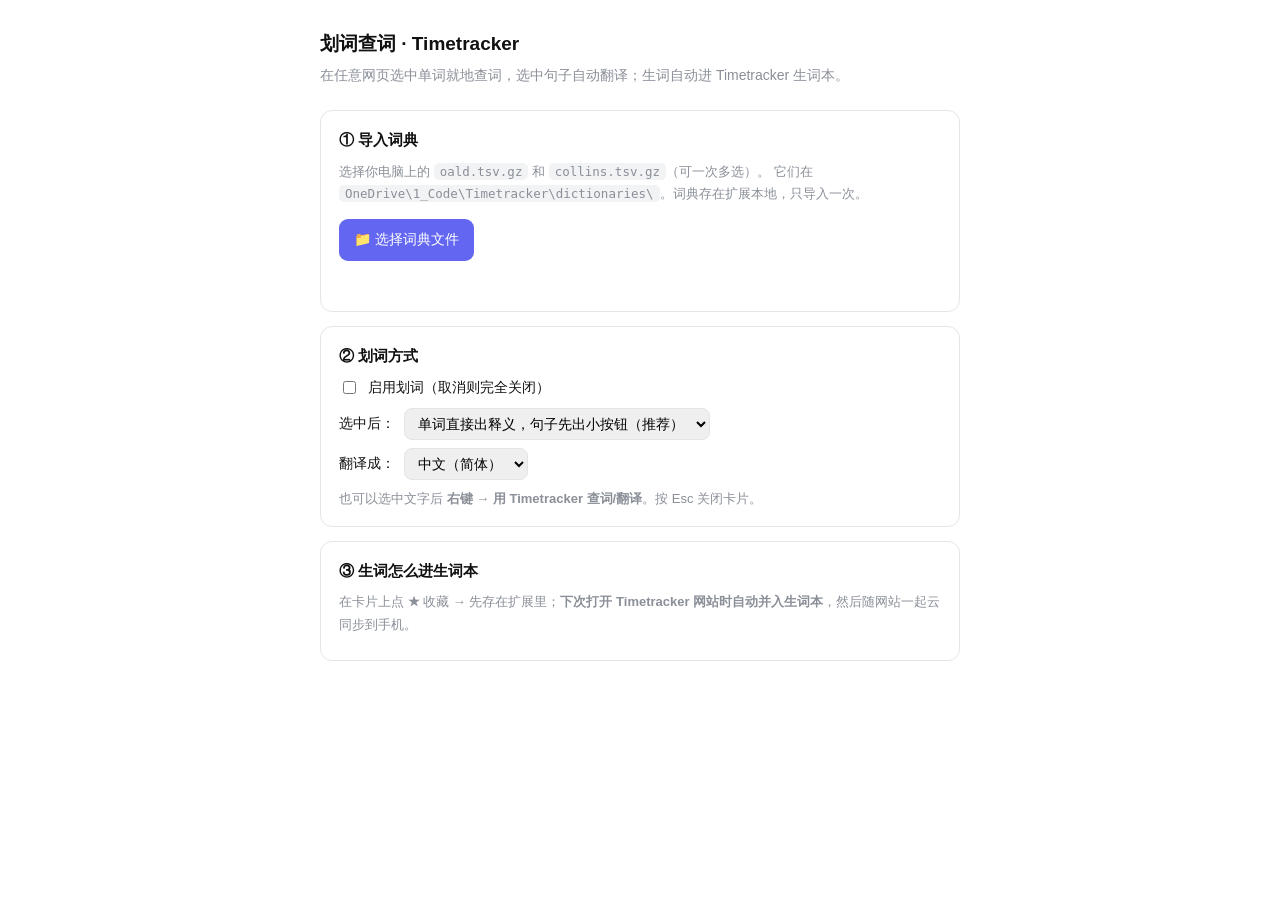
==== extension/options.html @ 5a4f3775 "Add browser extension: select-to-lookup card on any page, sentence translation, saved words merge in" ====
<!DOCTYPE html>
<html lang="zh">
<head>
<meta charset="utf-8">
<title>划词查词 · 设置</title>
<style>
  body{font:14px/1.7 -apple-system,BlinkMacSystemFont,"Segoe UI",Roboto,"PingFang SC","Microsoft YaHei",sans-serif;
    max-width:640px;margin:0 auto;padding:28px 20px 60px;color:#111;background:#fff}
  h1{font-size:19px;margin:0 0 4px}
  .sub{color:#8a8f98;margin-bottom:22px}
  .box{border:1px solid #e3e5ea;border-radius:12px;padding:16px 18px;margin-bottom:14px}
  .box h2{font-size:15px;margin:0 0 8px}
  .muted{color:#8a8f98;font-size:13px}
  .btn{border:1px solid #e3e5ea;background:#f7f8fa;color:#222;border-radius:9px;padding:8px 14px;font-size:14px;cursor:pointer}
  .btn.primary{background:#6366F1;color:#fff;border-color:transparent}
  .btn:hover{border-color:#6366F1}
  label.row{display:flex;align-items:center;gap:9px;margin:8px 0}
  select{padding:6px 9px;border:1px solid #e3e5ea;border-radius:8px;font-size:14px}
  #prog{margin-top:10px;color:#8a8f98;min-height:20px}
  code{background:#f2f3f5;padding:1px 6px;border-radius:5px;font-size:12.5px}
  @media (prefers-color-scheme: dark){
    body{background:#15171c;color:#e8eaed}
    .box{border-color:#2c3038}
    .btn{background:#252932;border-color:#343945;color:#d5d8de}
    code{background:#252932}
  }
</style>
</head>
<body>
  <h1>划词查词 · Timetracker</h1>
  <div class="sub">在任意网页选中单词就地查词，选中句子自动翻译；生词自动进 Timetracker 生词本。</div>

  <div class="box">
    <h2>① 导入词典</h2>
    <div class="muted" style="margin-bottom:10px">
      选择你电脑上的 <code>oald.tsv.gz</code> 和 <code>collins.tsv.gz</code>（可一次多选）。
      它们在 <code>OneDrive\1_Code\Timetracker\dictionaries\</code>。词典存在扩展本地，只导入一次。
    </div>
    <div id="counts" class="muted"></div>
    <p><label class="btn primary" style="display:inline-block;cursor:pointer">📁 选择词典文件<input type="file" id="file" accept=".gz" multiple hidden></label></p>
    <div id="prog"></div>
  </div>

  <div class="box">
    <h2>② 划词方式</h2>
    <label class="row"><input type="checkbox" id="enabled"> 启用划词（取消则完全关闭）</label>
    <label class="row">选中后：
      <select id="mode">
        <option value="auto">单词直接出释义，句子先出小按钮（推荐）</option>
        <option value="instant">一律直接弹出卡片</option>
        <option value="off">关闭（只用右键菜单）</option>
      </select>
    </label>
    <label class="row">翻译成：
      <select id="lang">
        <option value="zh-CN">中文（简体）</option>
        <option value="zh-TW">中文（繁體）</option>
        <option value="en">English</option>
        <option value="ja">日本語</option>
      </select>
    </label>
    <div class="muted">也可以选中文字后 <b>右键 → 用 Timetracker 查词/翻译</b>。按 Esc 关闭卡片。</div>
  </div>

  <div class="box">
    <h2>③ 生词怎么进生词本</h2>
    <div class="muted">
      在卡片上点 <b>★</b> 收藏 → 先存在扩展里；<b>下次打开 Timetracker 网站时自动并入生词本</b>，然后随网站一起云同步到手机。
      <div id="queue" style="margin-top:8px"></div>
    </div>
  </div>

<script src="options.js"></script>
</body>
</html>
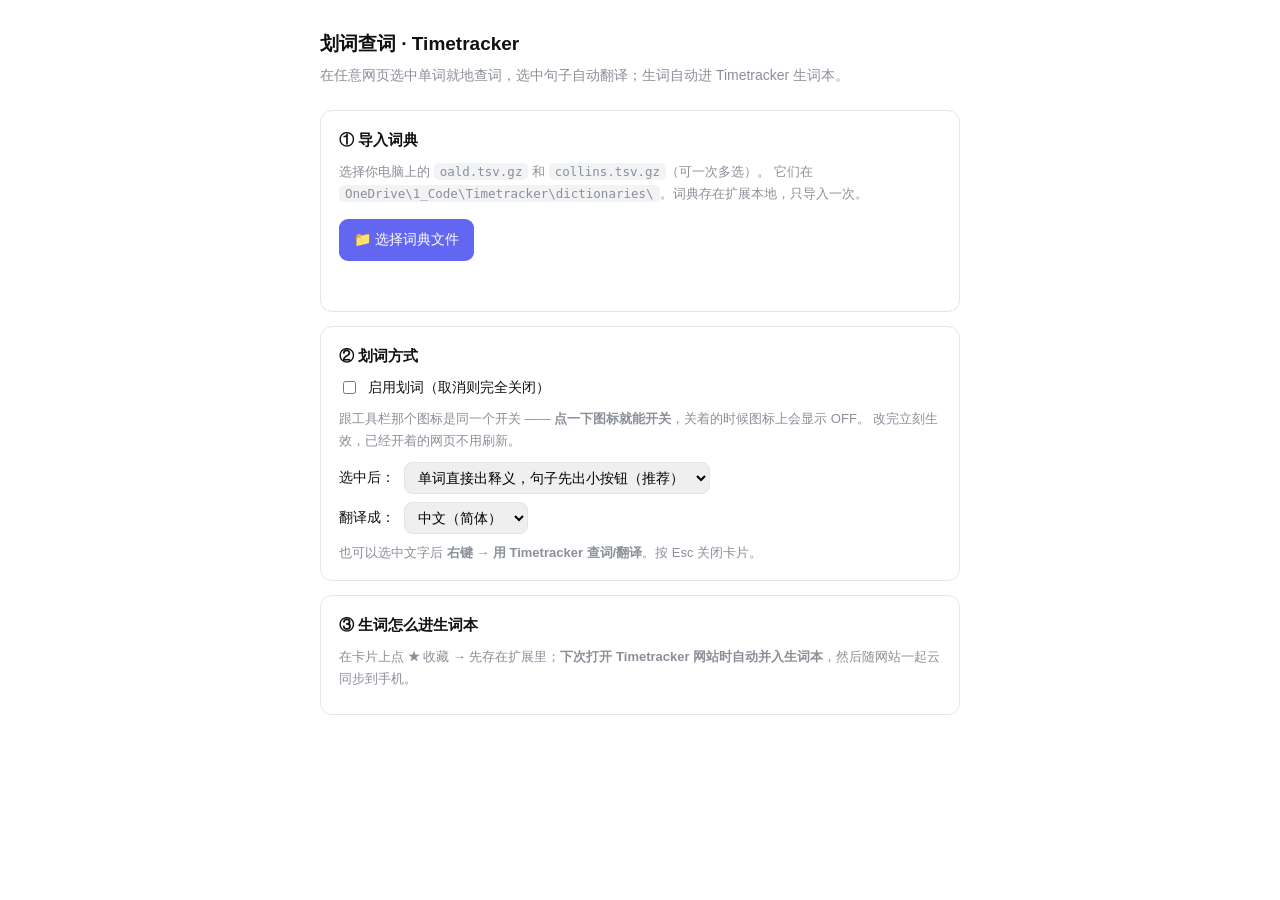
==== commit 485d1953: "扩展：工具栏图标改成开关；设置改完当场生效 1. 原来点图标是打开设置页，而开关埋在设置页里 ——    想临时关掉划词要点两下再等页面加载。现在点图标直接开关，    关着的时候图标上显示 OFF，" ====
--- a/extension/options.html
+++ b/extension/options.html
@@ -44,6 +44,9 @@
   <div class="box">
     <h2>② 划词方式</h2>
     <label class="row"><input type="checkbox" id="enabled"> 启用划词（取消则完全关闭）</label>
+    <p style="color:#8a8f98;font-size:13px;margin:2px 0 10px">
+      跟工具栏那个图标是同一个开关 —— <b>点一下图标就能开关</b>，关着的时候图标上会显示 OFF。
+      改完立刻生效，已经开着的网页不用刷新。</p>
     <label class="row">选中后：
       <select id="mode">
         <option value="auto">单词直接出释义，句子先出小按钮（推荐）</option>
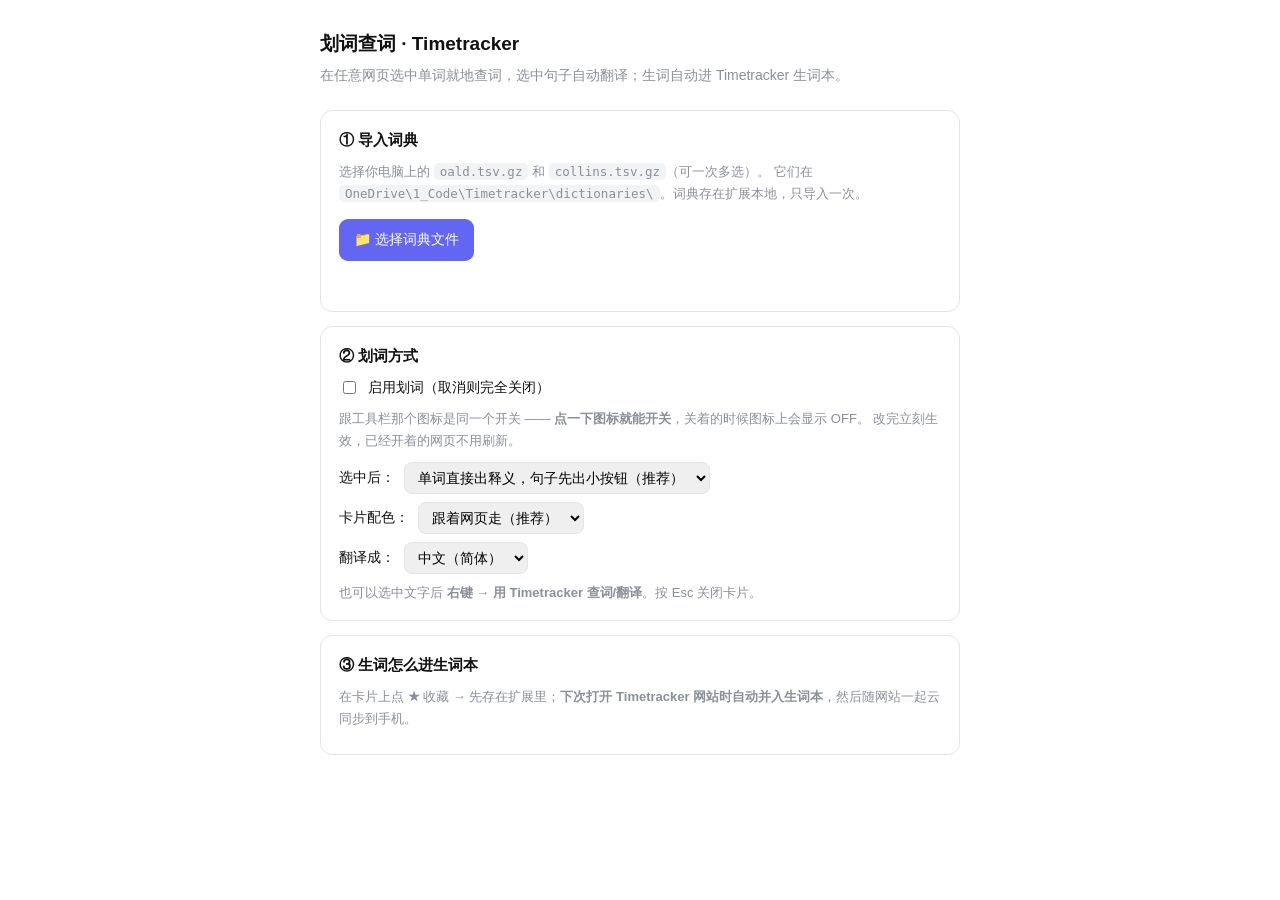
==== commit f79d9aa7: "扩展：生词改成握手交接；卡片配色跟网页走；加「一律先出按钮」这一档 1. 收了词显示「已存」，网站里却没有。原因是必输的一场竞速：    sync.js 在 document_start 直接改 lo" ====
--- a/extension/options.html
+++ b/extension/options.html
@@ -50,8 +50,17 @@
     <label class="row">选中后：
       <select id="mode">
         <option value="auto">单词直接出释义，句子先出小按钮（推荐）</option>
+        <option value="bubble">一律先出小按钮，点了才查（最不打扰）</option>
         <option value="instant">一律直接弹出卡片</option>
         <option value="off">关闭（只用右键菜单）</option>
+      </select>
+    </label>
+    <label class="row">卡片配色：
+      <select id="theme">
+        <option value="page">跟着网页走（推荐）</option>
+        <option value="system">跟着系统深浅</option>
+        <option value="light">一直用浅色</option>
+        <option value="dark">一直用深色</option>
       </select>
     </label>
     <label class="row">翻译成：
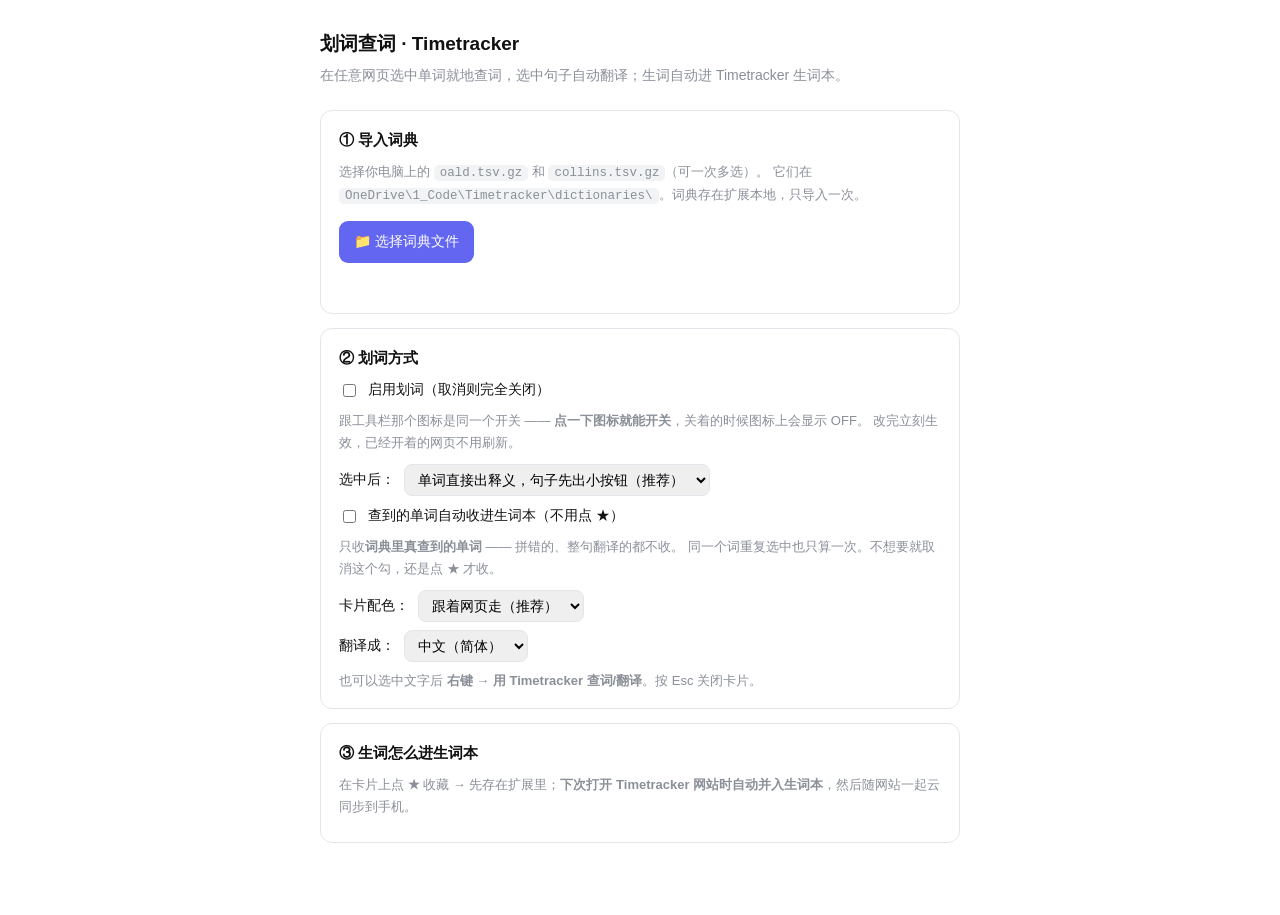
==== commit b5f6300a: "扩展：加「查到就自动收进生词本」；instant 那档改成看得懂的说法 1. 「句子和单词都直接出」其实就是原来的 instant，只是文案写的是    「一律直接弹出卡片」，看不出跟前一档差在哪。改" ====
--- a/extension/options.html
+++ b/extension/options.html
@@ -51,10 +51,14 @@
       <select id="mode">
         <option value="auto">单词直接出释义，句子先出小按钮（推荐）</option>
         <option value="bubble">一律先出小按钮，点了才查（最不打扰）</option>
-        <option value="instant">一律直接弹出卡片</option>
+        <option value="instant">单词和句子都直接出，不用点</option>
         <option value="off">关闭（只用右键菜单）</option>
       </select>
     </label>
+    <label class="row"><input type="checkbox" id="autoadd"> 查到的单词自动收进生词本（不用点 ★）</label>
+    <p style="color:#8a8f98;font-size:13px;margin:2px 0 10px">
+      只收<b>词典里真查到的单词</b> —— 拼错的、整句翻译的都不收。
+      同一个词重复选中也只算一次。不想要就取消这个勾，还是点 ★ 才收。</p>
     <label class="row">卡片配色：
       <select id="theme">
         <option value="page">跟着网页走（推荐）</option>
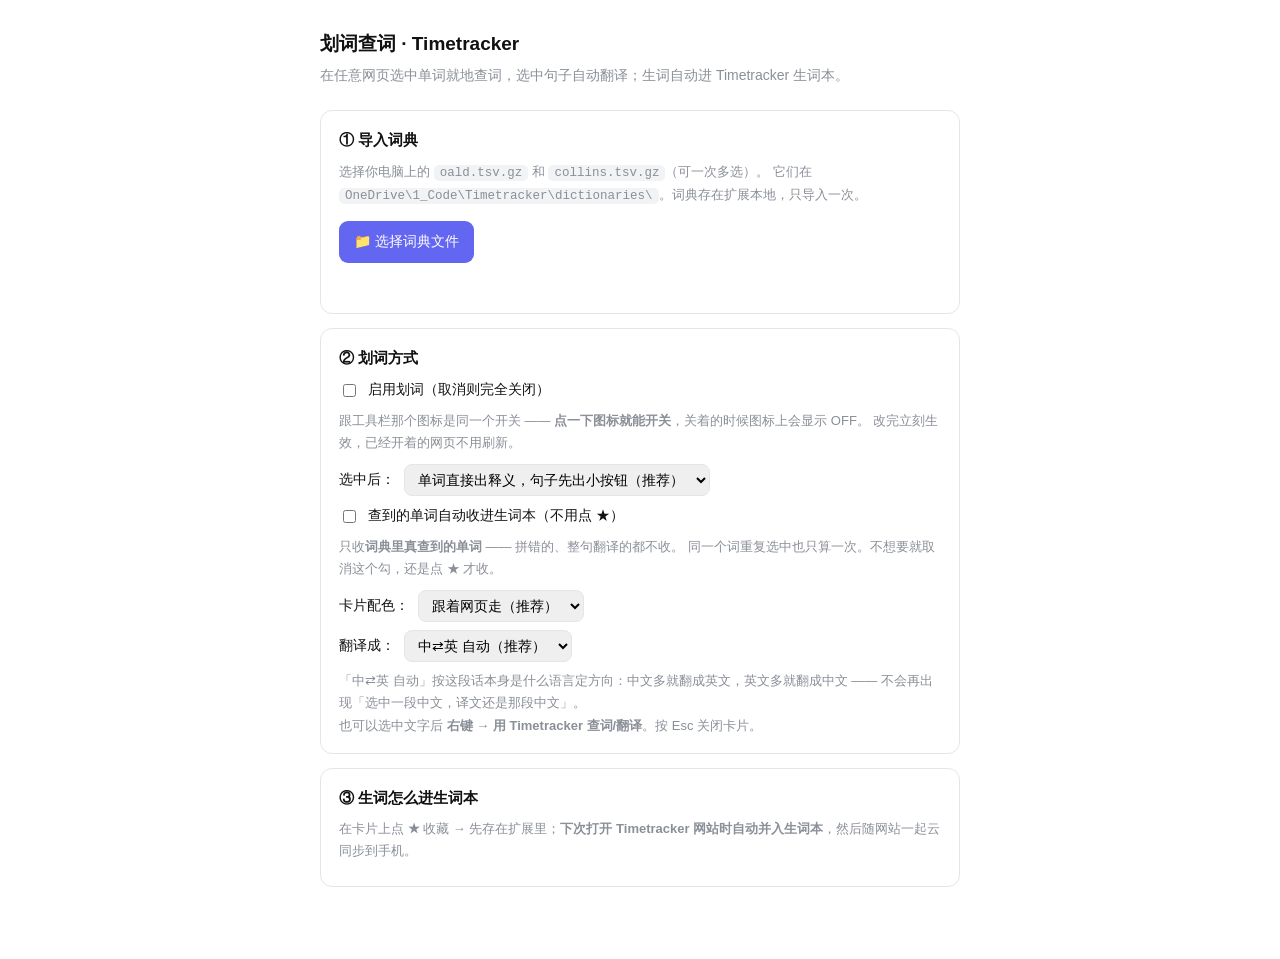
==== commit 3d6e7e40: "划词扩展：翻译改成中英自动判方向，选中中文不再翻成中文" ====
--- a/extension/options.html
+++ b/extension/options.html
@@ -69,12 +69,14 @@
     </label>
     <label class="row">翻译成：
       <select id="lang">
+        <option value="auto">中⇄英 自动（推荐）</option>
         <option value="zh-CN">中文（简体）</option>
         <option value="zh-TW">中文（繁體）</option>
         <option value="en">English</option>
         <option value="ja">日本語</option>
       </select>
     </label>
+    <div class="muted">「中⇄英 自动」按这段话本身是什么语言定方向：中文多就翻成英文，英文多就翻成中文 —— 不会再出现「选中一段中文，译文还是那段中文」。</div>
     <div class="muted">也可以选中文字后 <b>右键 → 用 Timetracker 查词/翻译</b>。按 Esc 关闭卡片。</div>
   </div>
 
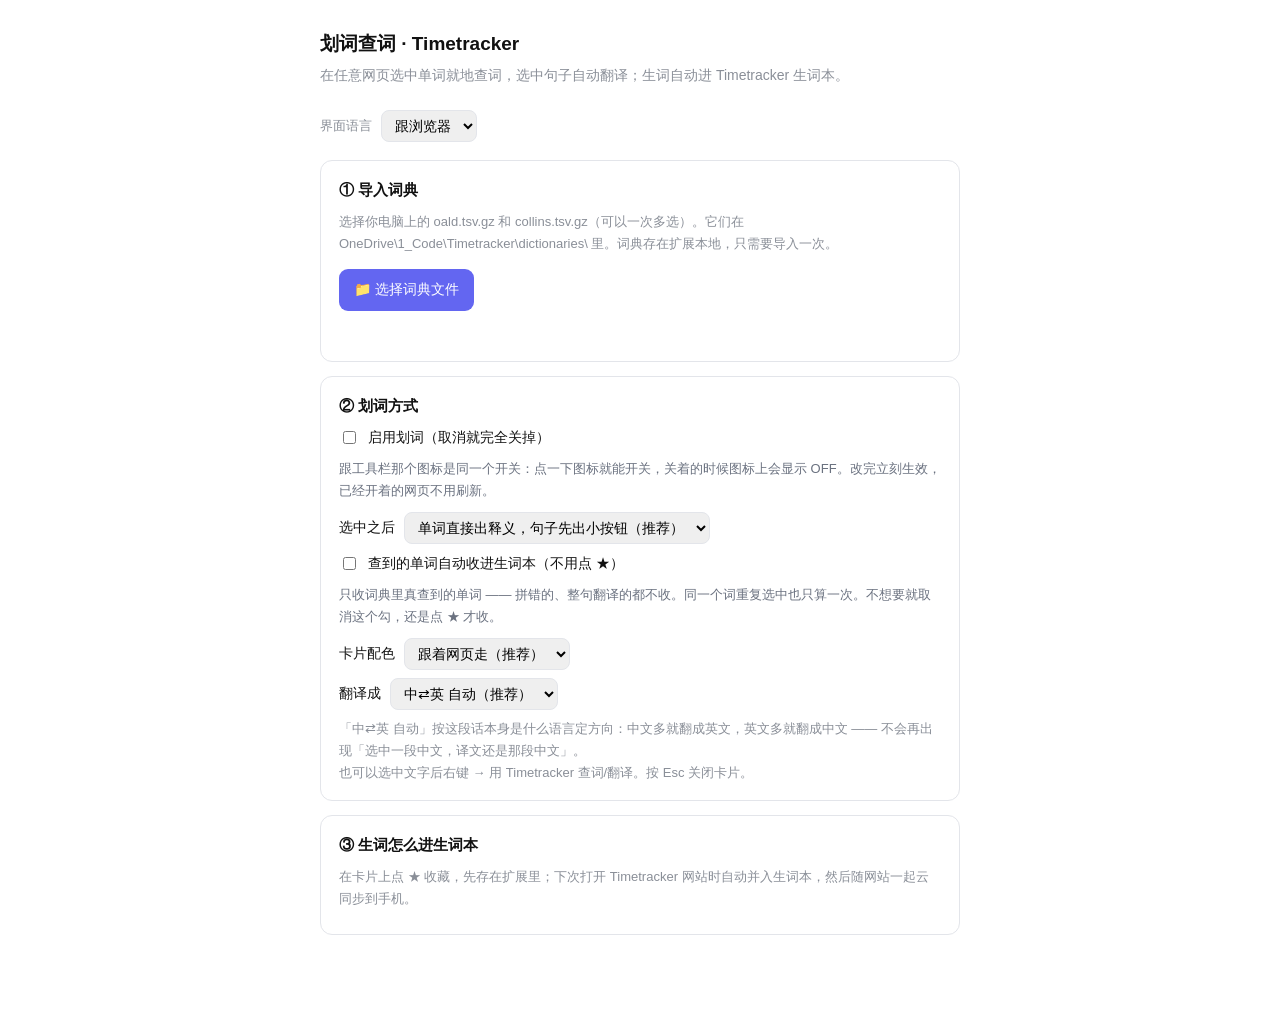
==== commit c003c00e: "扩展也有英文了：自带一张词表 + 设置页能切中 / English / 跟浏览器 一直是「网页上是英文、划词卡片上是中文」—— 同一个人同一套东西，很割裂。  extension/i18n.js：跟网" ====
--- a/extension/options.html
+++ b/extension/options.html
@@ -14,15 +14,22 @@
   .btn{border:1px solid #e3e5ea;background:#f7f8fa;color:#222;border-radius:9px;padding:8px 14px;font-size:14px;cursor:pointer}
   .btn.primary{background:#6366F1;color:#fff;border-color:transparent}
   .btn:hover{border-color:#6366F1}
-  label.row{display:flex;align-items:center;gap:9px;margin:8px 0}
+  label.row{display:flex;align-items:center;gap:9px;margin:8px 0;flex-wrap:wrap}
   select{padding:6px 9px;border:1px solid #e3e5ea;border-radius:8px;font-size:14px}
   #prog{margin-top:10px;color:#8a8f98;min-height:20px}
   code{background:#f2f3f5;padding:1px 6px;border-radius:5px;font-size:12.5px}
+  /* 说明文字一律整段一个文本节点，别用 <b> 把句子劈开 ——
+     劈开之后每段各翻各的，拼回去就成了 "Automatically saveseverything"。
+     要强调就整段用这个类，不切句子。 */
+  .note{color:#8a8f98;font-size:13px;margin:2px 0 10px}
+  .note.strong{color:#6b7280}
+  .langbar{display:flex;align-items:center;gap:9px;margin-bottom:18px;font-size:13px;color:#8a8f98}
   @media (prefers-color-scheme: dark){
     body{background:#15171c;color:#e8eaed}
     .box{border-color:#2c3038}
     .btn{background:#252932;border-color:#343945;color:#d5d8de}
     code{background:#252932}
+    .note.strong{color:#9aa1ad}
   }
 </style>
 </head>
@@ -30,12 +37,18 @@
   <h1>划词查词 · Timetracker</h1>
   <div class="sub">在任意网页选中单词就地查词，选中句子自动翻译；生词自动进 Timetracker 生词本。</div>
 
+  <div class="langbar">
+    <span>界面语言</span>
+    <select id="uilang">
+      <option value="auto">跟浏览器</option>
+      <option value="zh">中文</option>
+      <option value="en">English</option>
+    </select>
+  </div>
+
   <div class="box">
     <h2>① 导入词典</h2>
-    <div class="muted" style="margin-bottom:10px">
-      选择你电脑上的 <code>oald.tsv.gz</code> 和 <code>collins.tsv.gz</code>（可一次多选）。
-      它们在 <code>OneDrive\1_Code\Timetracker\dictionaries\</code>。词典存在扩展本地，只导入一次。
-    </div>
+    <div class="muted" style="margin-bottom:10px">选择你电脑上的 oald.tsv.gz 和 collins.tsv.gz（可以一次多选）。它们在 OneDrive\1_Code\Timetracker\dictionaries\ 里。词典存在扩展本地，只需要导入一次。</div>
     <div id="counts" class="muted"></div>
     <p><label class="btn primary" style="display:inline-block;cursor:pointer">📁 选择词典文件<input type="file" id="file" accept=".gz" multiple hidden></label></p>
     <div id="prog"></div>
@@ -43,23 +56,19 @@
 
   <div class="box">
     <h2>② 划词方式</h2>
-    <label class="row"><input type="checkbox" id="enabled"> 启用划词（取消则完全关闭）</label>
-    <p style="color:#8a8f98;font-size:13px;margin:2px 0 10px">
-      跟工具栏那个图标是同一个开关 —— <b>点一下图标就能开关</b>，关着的时候图标上会显示 OFF。
-      改完立刻生效，已经开着的网页不用刷新。</p>
-    <label class="row">选中后：
+    <label class="row"><input type="checkbox" id="enabled"> <span>启用划词（取消就完全关掉）</span></label>
+    <p class="note strong">跟工具栏那个图标是同一个开关：点一下图标就能开关，关着的时候图标上会显示 OFF。改完立刻生效，已经开着的网页不用刷新。</p>
+    <label class="row"><span>选中之后</span>
       <select id="mode">
         <option value="auto">单词直接出释义，句子先出小按钮（推荐）</option>
         <option value="bubble">一律先出小按钮，点了才查（最不打扰）</option>
         <option value="instant">单词和句子都直接出，不用点</option>
-        <option value="off">关闭（只用右键菜单）</option>
+        <option value="off">关掉（只用右键菜单）</option>
       </select>
     </label>
-    <label class="row"><input type="checkbox" id="autoadd"> 查到的单词自动收进生词本（不用点 ★）</label>
-    <p style="color:#8a8f98;font-size:13px;margin:2px 0 10px">
-      只收<b>词典里真查到的单词</b> —— 拼错的、整句翻译的都不收。
-      同一个词重复选中也只算一次。不想要就取消这个勾，还是点 ★ 才收。</p>
-    <label class="row">卡片配色：
+    <label class="row"><input type="checkbox" id="autoadd"> <span>查到的单词自动收进生词本（不用点 ★）</span></label>
+    <p class="note strong">只收词典里真查到的单词 —— 拼错的、整句翻译的都不收。同一个词重复选中也只算一次。不想要就取消这个勾，还是点 ★ 才收。</p>
+    <label class="row"><span>卡片配色</span>
       <select id="theme">
         <option value="page">跟着网页走（推荐）</option>
         <option value="system">跟着系统深浅</option>
@@ -67,7 +76,7 @@
         <option value="dark">一直用深色</option>
       </select>
     </label>
-    <label class="row">翻译成：
+    <label class="row"><span>翻译成</span>
       <select id="lang">
         <option value="auto">中⇄英 自动（推荐）</option>
         <option value="zh-CN">中文（简体）</option>
@@ -77,17 +86,16 @@
       </select>
     </label>
     <div class="muted">「中⇄英 自动」按这段话本身是什么语言定方向：中文多就翻成英文，英文多就翻成中文 —— 不会再出现「选中一段中文，译文还是那段中文」。</div>
-    <div class="muted">也可以选中文字后 <b>右键 → 用 Timetracker 查词/翻译</b>。按 Esc 关闭卡片。</div>
+    <div class="muted">也可以选中文字后右键 → 用 Timetracker 查词/翻译。按 Esc 关闭卡片。</div>
   </div>
 
   <div class="box">
     <h2>③ 生词怎么进生词本</h2>
-    <div class="muted">
-      在卡片上点 <b>★</b> 收藏 → 先存在扩展里；<b>下次打开 Timetracker 网站时自动并入生词本</b>，然后随网站一起云同步到手机。
-      <div id="queue" style="margin-top:8px"></div>
-    </div>
+    <div class="muted">在卡片上点 ★ 收藏，先存在扩展里；下次打开 Timetracker 网站时自动并入生词本，然后随网站一起云同步到手机。</div>
+    <div class="muted" id="queue" style="margin-top:8px"></div>
   </div>
 
+<script src="i18n.js"></script>
 <script src="options.js"></script>
 </body>
 </html>
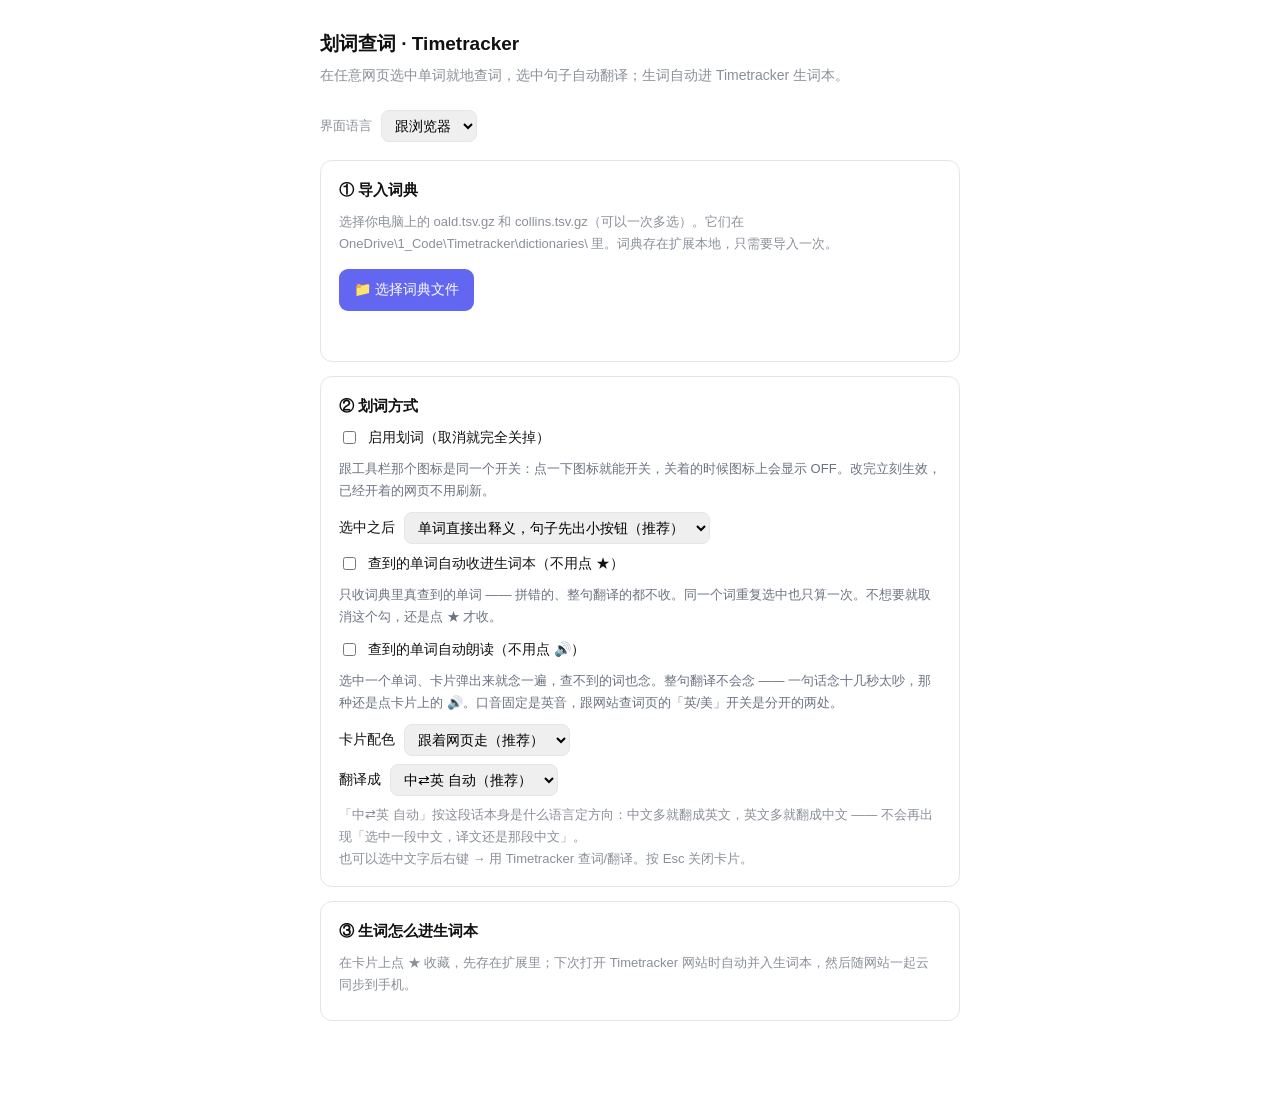
==== commit ac0be945: "SCORM 里划词没反应（扩展只跑顶层框架）；自动朗读两边都加上 修：**在线课件里划词一点反应都没有。** Moodle 的 SCORM 课件整个装在一个 iframe 里，而扩展的内容脚本写的是 " ====
--- a/extension/options.html
+++ b/extension/options.html
@@ -68,6 +68,8 @@
     </label>
     <label class="row"><input type="checkbox" id="autoadd"> <span>查到的单词自动收进生词本（不用点 ★）</span></label>
     <p class="note strong">只收词典里真查到的单词 —— 拼错的、整句翻译的都不收。同一个词重复选中也只算一次。不想要就取消这个勾，还是点 ★ 才收。</p>
+    <label class="row"><input type="checkbox" id="autospeak"> <span>查到的单词自动朗读（不用点 🔊）</span></label>
+    <p class="note strong">选中一个单词、卡片弹出来就念一遍，查不到的词也念。整句翻译不会念 —— 一句话念十几秒太吵，那种还是点卡片上的 🔊。口音固定是英音，跟网站查词页的「英/美」开关是分开的两处。</p>
     <label class="row"><span>卡片配色</span>
       <select id="theme">
         <option value="page">跟着网页走（推荐）</option>
